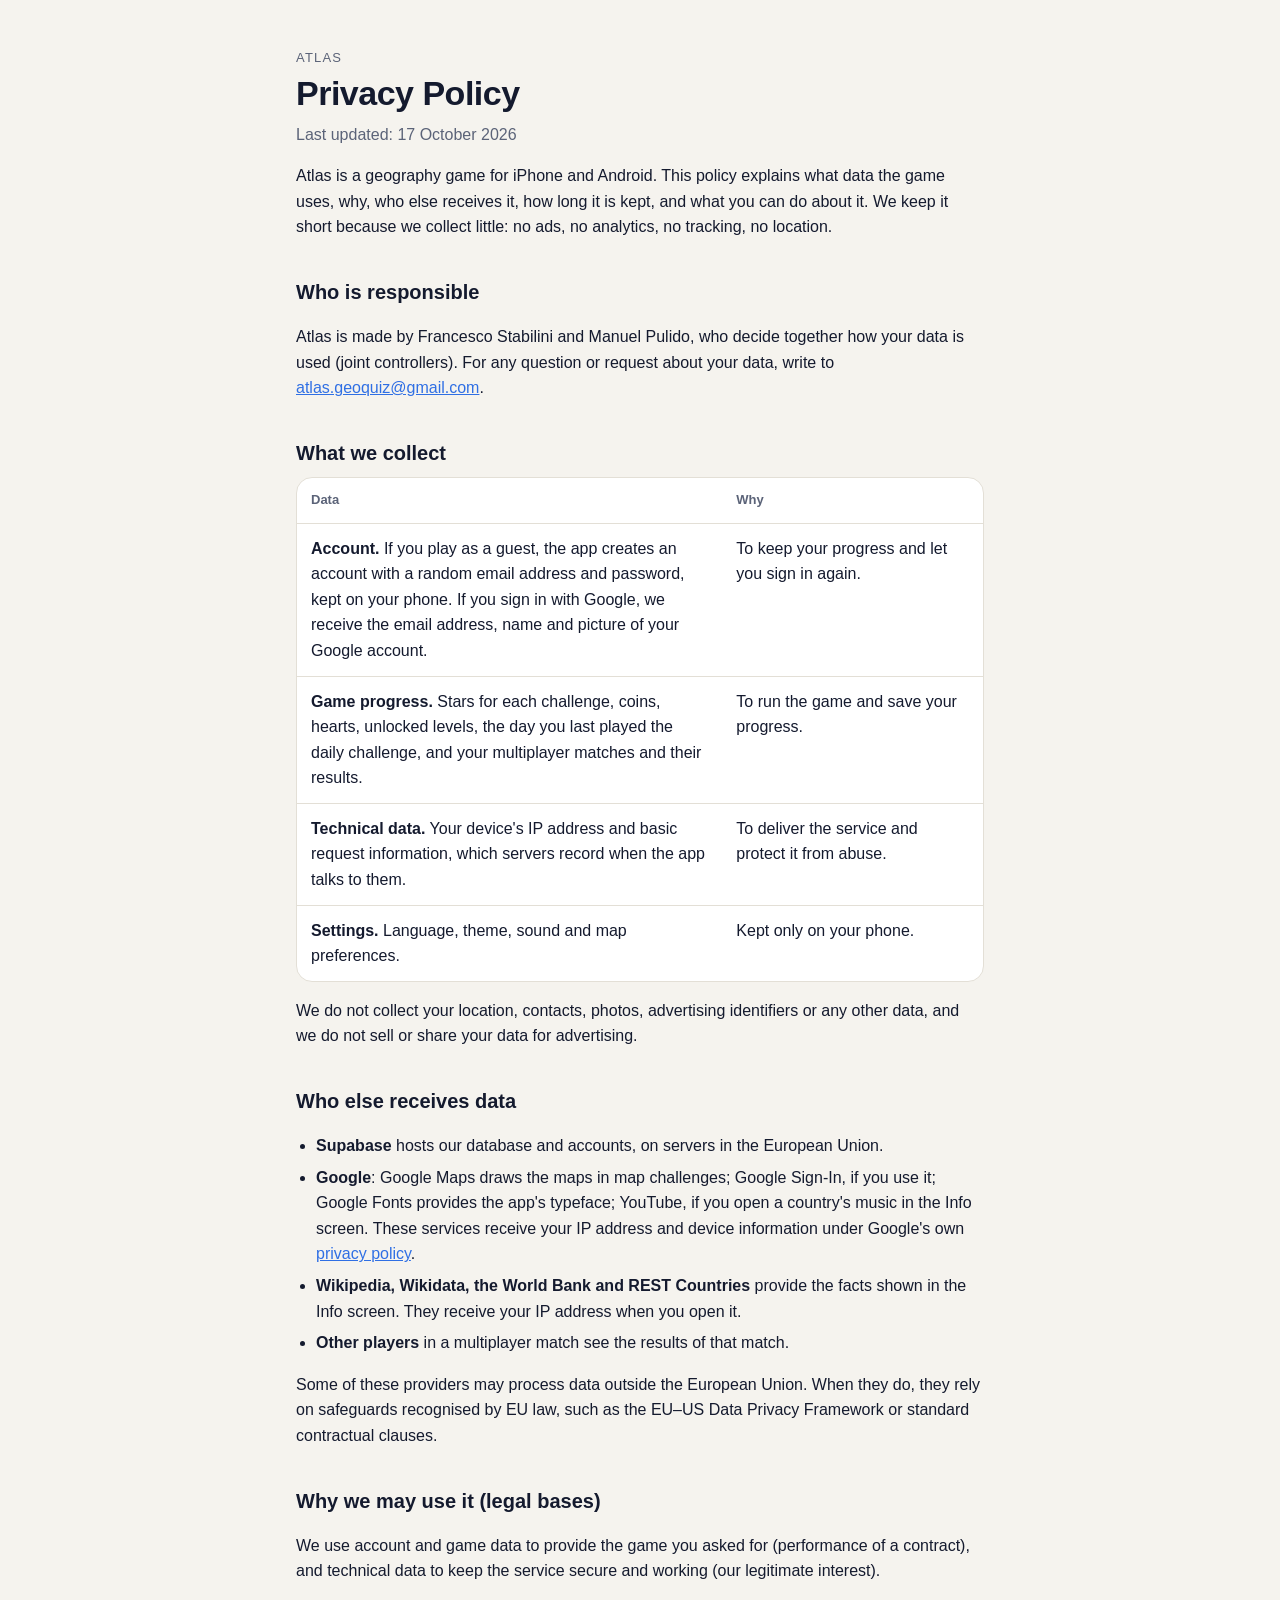
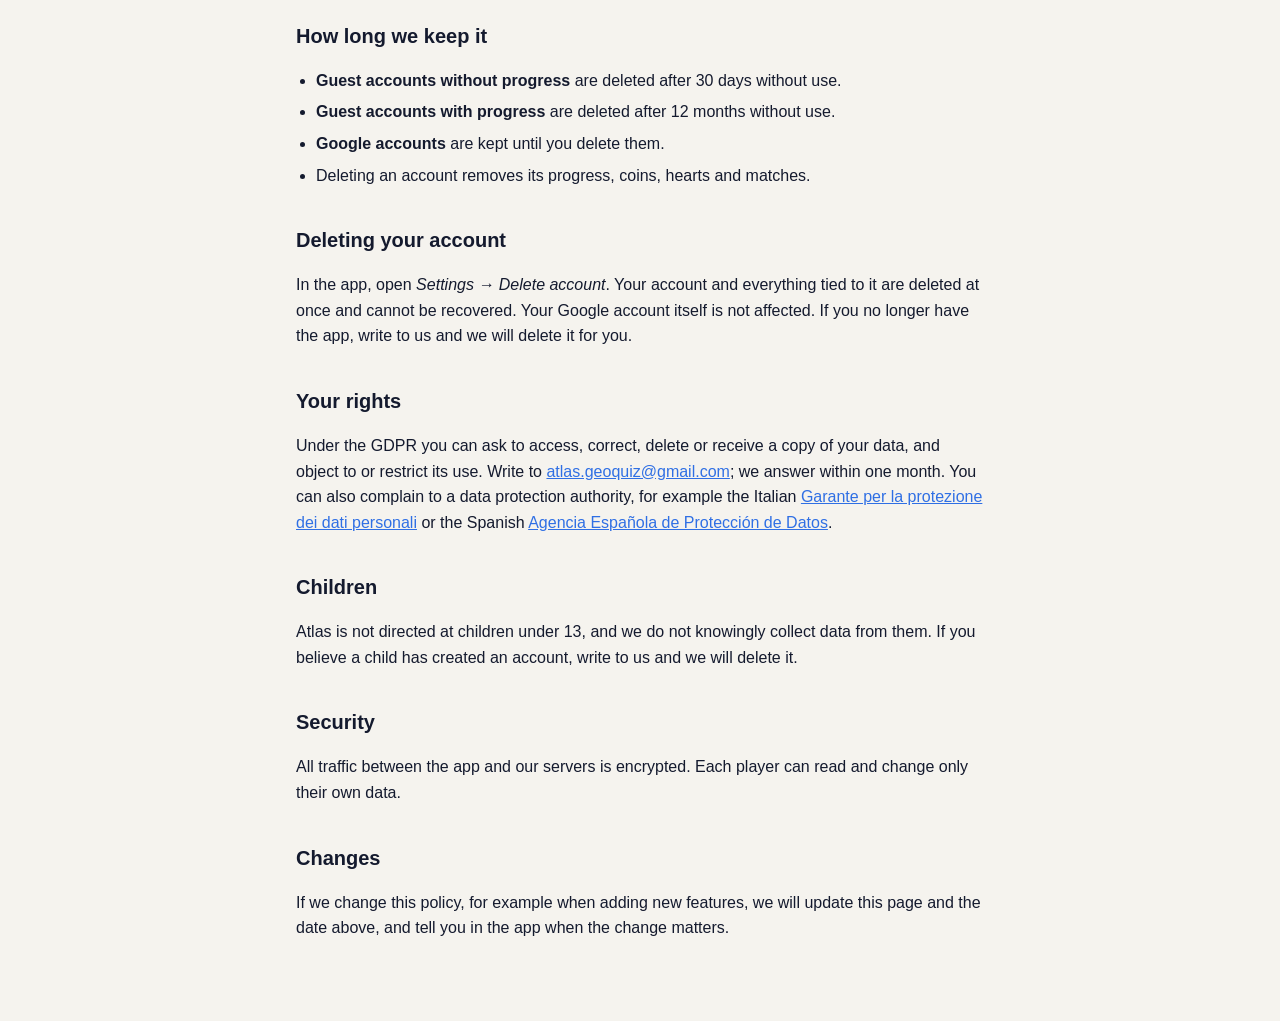
==== privacy.html @ b745241c "Privacy policy, terms of use, account deletion Co-Authored-By: Claude Opus 5.5 <noreply@anthropic.co" ====
<!doctype html>
<html lang="en">
<head>
<meta charset="utf-8">
<meta name="viewport" content="width=device-width, initial-scale=1">
<title>Atlas · Privacy Policy</title>
<meta name="description" content="How the Atlas geography game handles your data.">
<link rel="stylesheet" href="style.css">
</head>
<body>
<main>
<p class="eyebrow"><a href="index.html">Atlas</a></p>
<h1>Privacy Policy</h1>
<p class="meta">Last updated: 17 October 2026</p>

<p>Atlas is a geography game for iPhone and Android. This policy explains
what data the game uses, why, who else receives it, how long it is kept,
and what you can do about it. We keep it short because we collect little:
no ads, no analytics, no tracking, no location.</p>

<h2>Who is responsible</h2>
<p>Atlas is made by Francesco Stabilini and Manuel Pulido, who decide
together how your data is used (joint controllers). For any question or
request about your data, write to
<a href="mailto:atlas.geoquiz@gmail.com">atlas.geoquiz@gmail.com</a>.</p>

<h2>What we collect</h2>
<table>
<thead><tr><th>Data</th><th>Why</th></tr></thead>
<tbody>
<tr><td><strong>Account.</strong> If you play as a guest, the app creates
an account with a random email address and password, kept on your phone.
If you sign in with Google, we receive the email address, name and picture
of your Google account.</td>
<td>To keep your progress and let you sign in again.</td></tr>
<tr><td><strong>Game progress.</strong> Stars for each challenge, coins,
hearts, unlocked levels, the day you last played the daily challenge, and
your multiplayer matches and their results.</td>
<td>To run the game and save your progress.</td></tr>
<tr><td><strong>Technical data.</strong> Your device's IP address and basic
request information, which servers record when the app talks to them.</td>
<td>To deliver the service and protect it from abuse.</td></tr>
<tr><td><strong>Settings.</strong> Language, theme, sound and map
preferences.</td>
<td>Kept only on your phone.</td></tr>
</tbody>
</table>
<p>We do not collect your location, contacts, photos, advertising
identifiers or any other data, and we do not sell or share your data for
advertising.</p>

<h2>Who else receives data</h2>
<ul>
<li><strong>Supabase</strong> hosts our database and accounts, on servers
in the European Union.</li>
<li><strong>Google</strong>: Google Maps draws the maps in map challenges;
Google Sign-In, if you use it; Google Fonts provides the app's typeface;
YouTube, if you open a country's music in the Info screen. These services
receive your IP address and device information under Google's own
<a href="https://policies.google.com/privacy">privacy policy</a>.</li>
<li><strong>Wikipedia, Wikidata, the World Bank and REST Countries</strong>
provide the facts shown in the Info screen. They receive your IP address
when you open it.</li>
<li><strong>Other players</strong> in a multiplayer match see the results
of that match.</li>
</ul>
<p>Some of these providers may process data outside the European Union.
When they do, they rely on safeguards recognised by EU law, such as the
EU–US Data Privacy Framework or standard contractual clauses.</p>

<h2>Why we may use it (legal bases)</h2>
<p>We use account and game data to provide the game you asked for
(performance of a contract), and technical data to keep the service secure
and working (our legitimate interest).</p>

<h2>How long we keep it</h2>
<ul>
<li><strong>Guest accounts without progress</strong> are deleted after
30 days without use.</li>
<li><strong>Guest accounts with progress</strong> are deleted after
12 months without use.</li>
<li><strong>Google accounts</strong> are kept until you delete them.</li>
<li>Deleting an account removes its progress, coins, hearts and matches.</li>
</ul>

<h2>Deleting your account</h2>
<p>In the app, open <em>Settings → Delete account</em>. Your account and
everything tied to it are deleted at once and cannot be recovered. Your
Google account itself is not affected. If you no longer have the app,
write to us and we will delete it for you.</p>

<h2>Your rights</h2>
<p>Under the GDPR you can ask to access, correct, delete or receive a copy
of your data, and object to or restrict its use. Write to
<a href="mailto:atlas.geoquiz@gmail.com">atlas.geoquiz@gmail.com</a>; we answer within one month. You can
also complain to a data protection authority, for example the Italian
<a href="https://www.garanteprivacy.it">Garante per la protezione dei dati
personali</a> or the Spanish <a href="https://www.aepd.es">Agencia
Española de Protección de Datos</a>.</p>

<h2>Children</h2>
<p>Atlas is not directed at children under 13, and we do not knowingly
collect data from them. If you believe a child has created an account,
write to us and we will delete it.</p>

<h2>Security</h2>
<p>All traffic between the app and our servers is encrypted. Each player
can read and change only their own data.</p>

<h2>Changes</h2>
<p>If we change this policy, for example when adding new features, we will
update this page and the date above, and tell you in the app when the
change matters.</p>
</main>
</body>
</html>
---- style.css ----
/* The Orbita palette of the app: ivory in light mode, night navy in dark. */
:root {
  --ground: #F5F3EE;
  --card: #FFFFFF;
  --line: #E3DFD6;
  --text: #141A2E;
  --muted: #5B6378;
  --accent: #2F6FE4;
}
@media (prefers-color-scheme: dark) {
  :root {
    --ground: #0B1020;
    --card: #161D33;
    --line: #263152;
    --text: #EEF1F8;
    --muted: #A3ACC2;
    --accent: #4C8DFF;
  }
}
* { box-sizing: border-box; }
body {
  margin: 0;
  background: var(--ground);
  color: var(--text);
  font: 16px/1.6 -apple-system, BlinkMacSystemFont, "Segoe UI", sans-serif;
}
main { max-width: 720px; margin: 0 auto; padding: 48px 16px 64px; }
h1 { font-size: 34px; line-height: 1.2; margin: 4px 0 8px; letter-spacing: -0.5px; }
h2 { font-size: 20px; margin: 36px 0 8px; }
a { color: var(--accent); }
.eyebrow { margin: 0; font-size: 13px; letter-spacing: 1.2px; text-transform: uppercase; color: var(--muted); }
.eyebrow a { color: inherit; text-decoration: none; }
.meta { color: var(--muted); margin-top: 0; }
ul { padding-left: 20px; }
li { margin: 6px 0; }
table { width: 100%; border-collapse: separate; border-spacing: 0; background: var(--card); border: 1px solid var(--line); border-radius: 16px; overflow: hidden; }
td:first-child { width: 62%; }
th, td { text-align: left; vertical-align: top; padding: 12px 14px; border-bottom: 1px solid var(--line); }
th { font-size: 13px; color: var(--muted); font-weight: 600; }
tr:last-child td { border-bottom: none; }
@media (max-width: 560px) {
  table, thead, tbody, tr, th, td { display: block; }
  thead { display: none; }
  td, td:first-child { width: auto; border-bottom: none; padding-bottom: 4px; }
  td + td { color: var(--muted); padding-top: 0; padding-bottom: 12px; border-bottom: 1px solid var(--line); }
  tr:last-child td + td { border-bottom: none; }
}
.cards { display: grid; gap: 12px; margin-top: 28px; }
.card { display: block; padding: 18px 20px; background: var(--card); border: 1px solid var(--line); border-radius: 18px; text-decoration: none; color: var(--text); }
.card strong { display: block; font-size: 17px; }
.card span { color: var(--muted); font-size: 14px; }
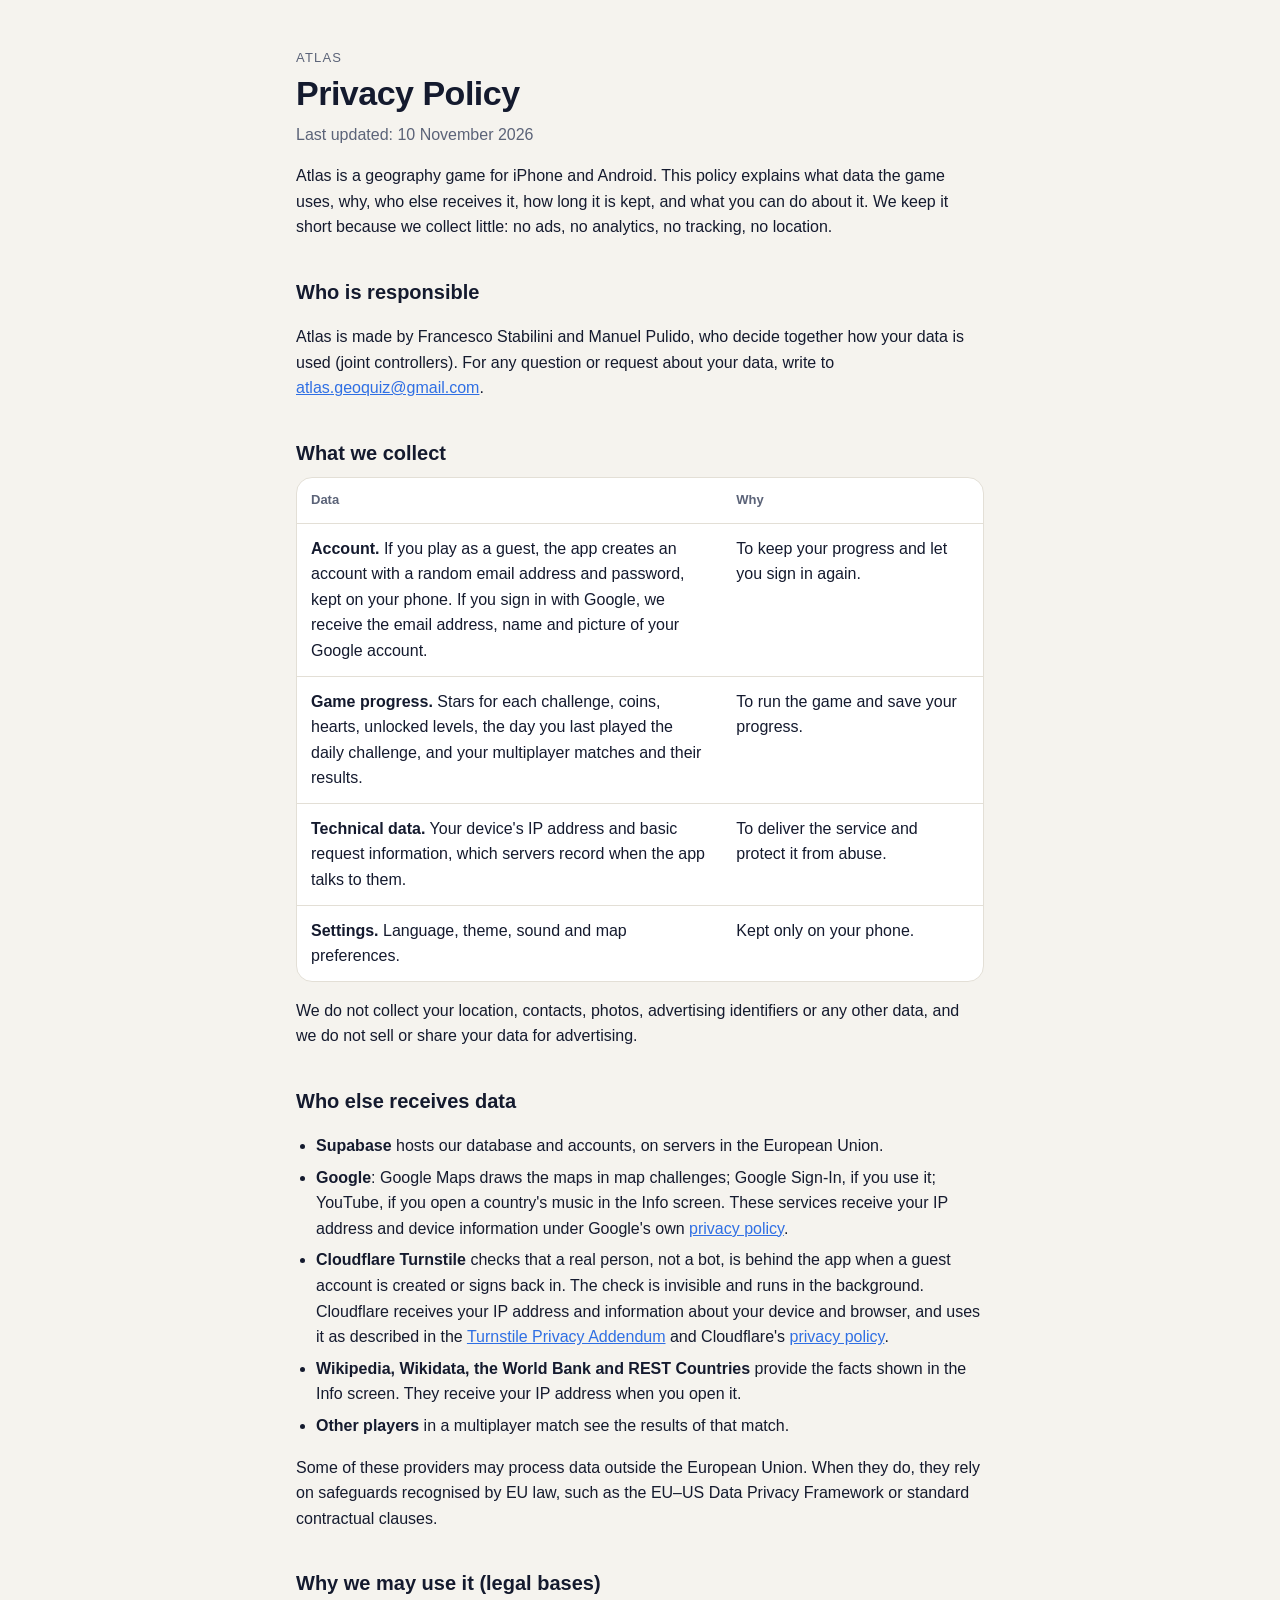
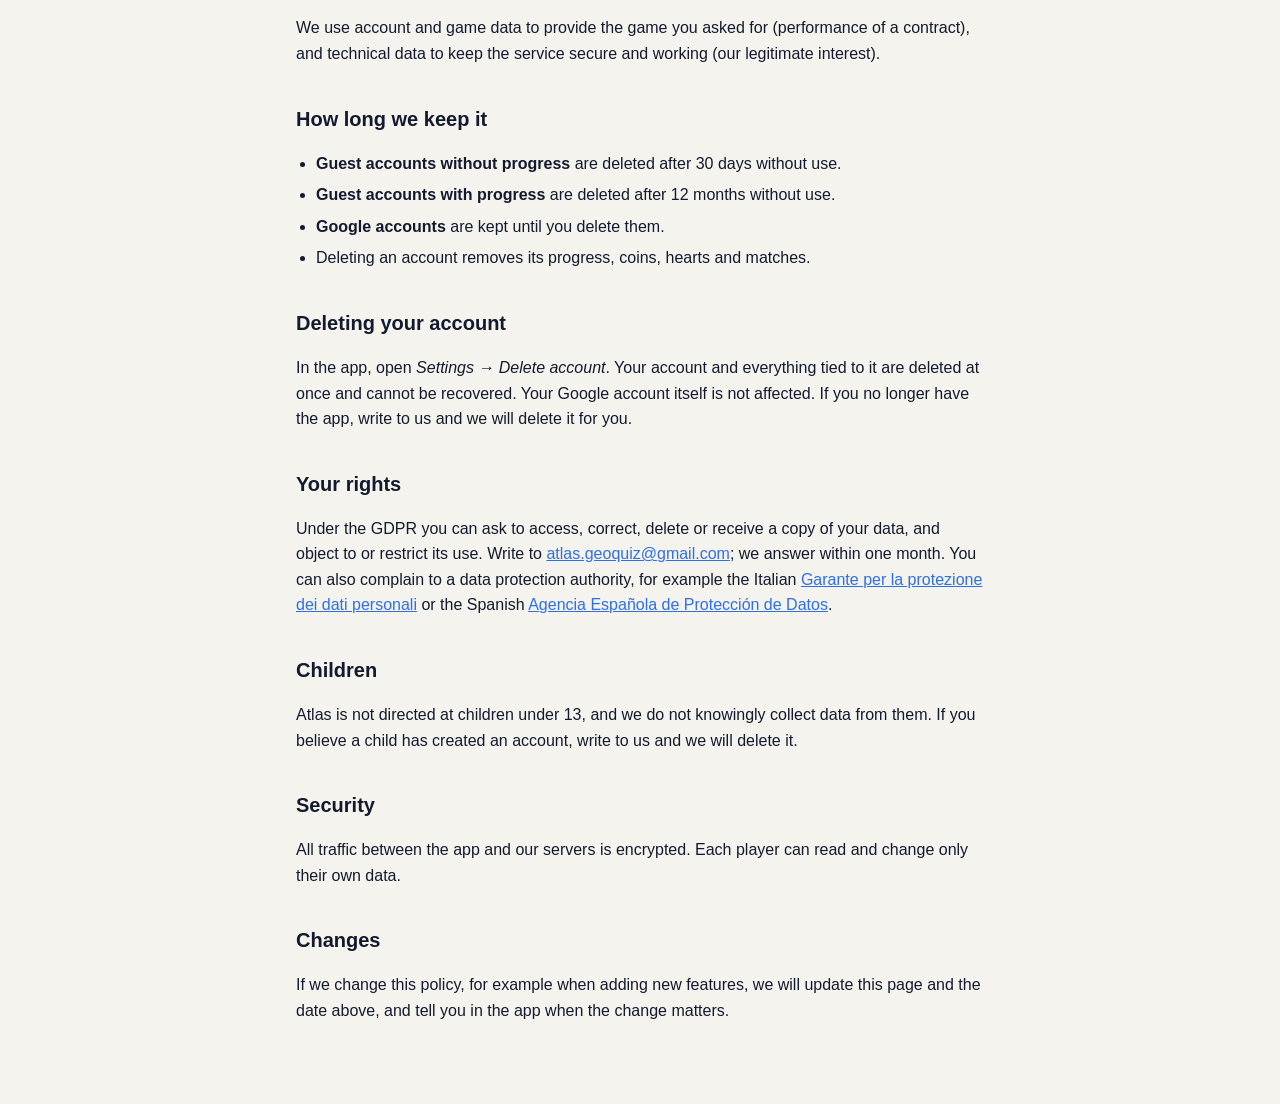
==== commit 439ca904: "Privacy: add Cloudflare Turnstile, drop Google Fonts" ====
--- a/privacy.html
+++ b/privacy.html
@@ -11,7 +11,7 @@
 <main>
 <p class="eyebrow"><a href="index.html">Atlas</a></p>
 <h1>Privacy Policy</h1>
-<p class="meta">Last updated: 17 October 2026</p>
+<p class="meta">Last updated: 10 November 2026</p>
 
 <p>Atlas is a geography game for iPhone and Android. This policy explains
 what data the game uses, why, who else receives it, how long it is kept,
@@ -54,10 +54,17 @@
 <li><strong>Supabase</strong> hosts our database and accounts, on servers
 in the European Union.</li>
 <li><strong>Google</strong>: Google Maps draws the maps in map challenges;
-Google Sign-In, if you use it; Google Fonts provides the app's typeface;
-YouTube, if you open a country's music in the Info screen. These services
+Google Sign-In, if you use it; YouTube, if you open a country's music in the Info screen. These services
 receive your IP address and device information under Google's own
 <a href="https://policies.google.com/privacy">privacy policy</a>.</li>
+<li><strong>Cloudflare Turnstile</strong> checks that a real person, not a
+bot, is behind the app when a guest account is created or signs back in.
+The check is invisible and runs in the background. Cloudflare receives
+your IP address and information about your device and browser, and uses
+it as described in the
+<a href="https://www.cloudflare.com/turnstile-privacy-policy/">Turnstile
+Privacy Addendum</a> and Cloudflare's
+<a href="https://www.cloudflare.com/privacypolicy/">privacy policy</a>.</li>
 <li><strong>Wikipedia, Wikidata, the World Bank and REST Countries</strong>
 provide the facts shown in the Info screen. They receive your IP address
 when you open it.</li>
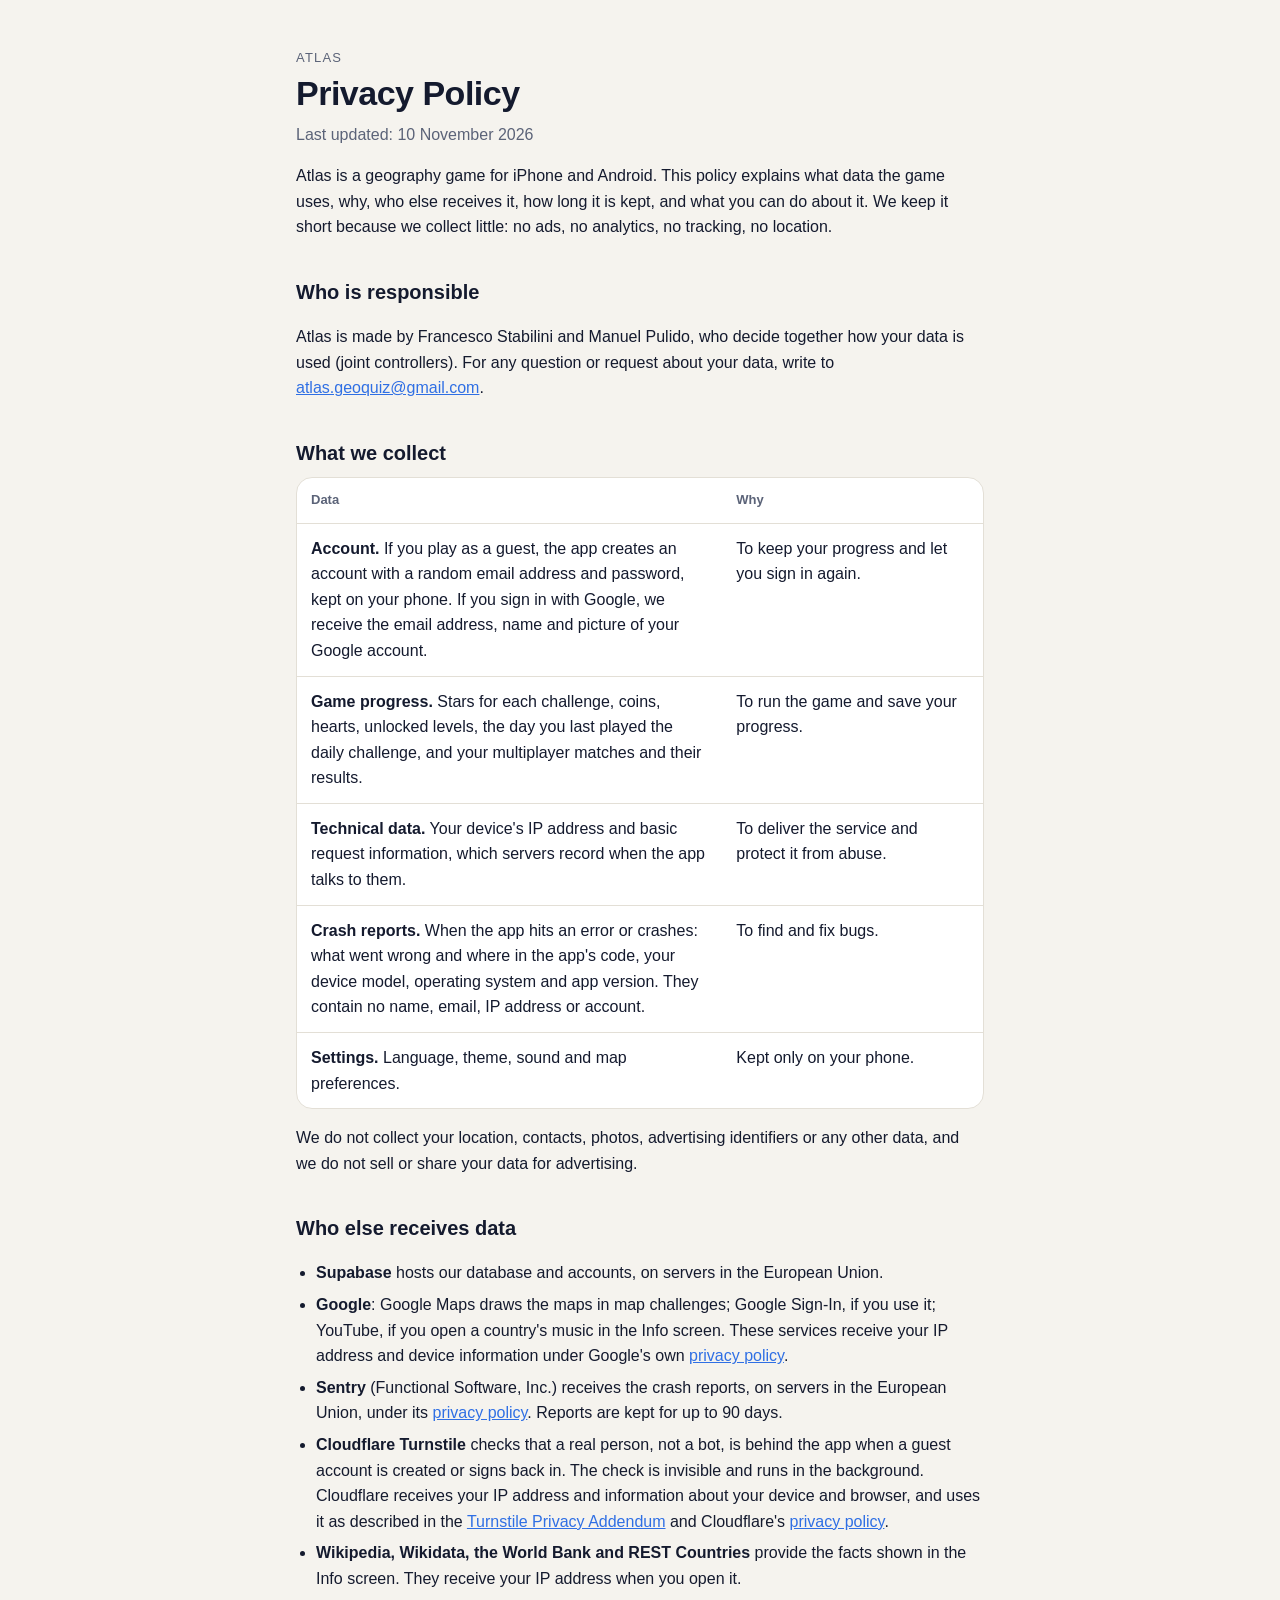
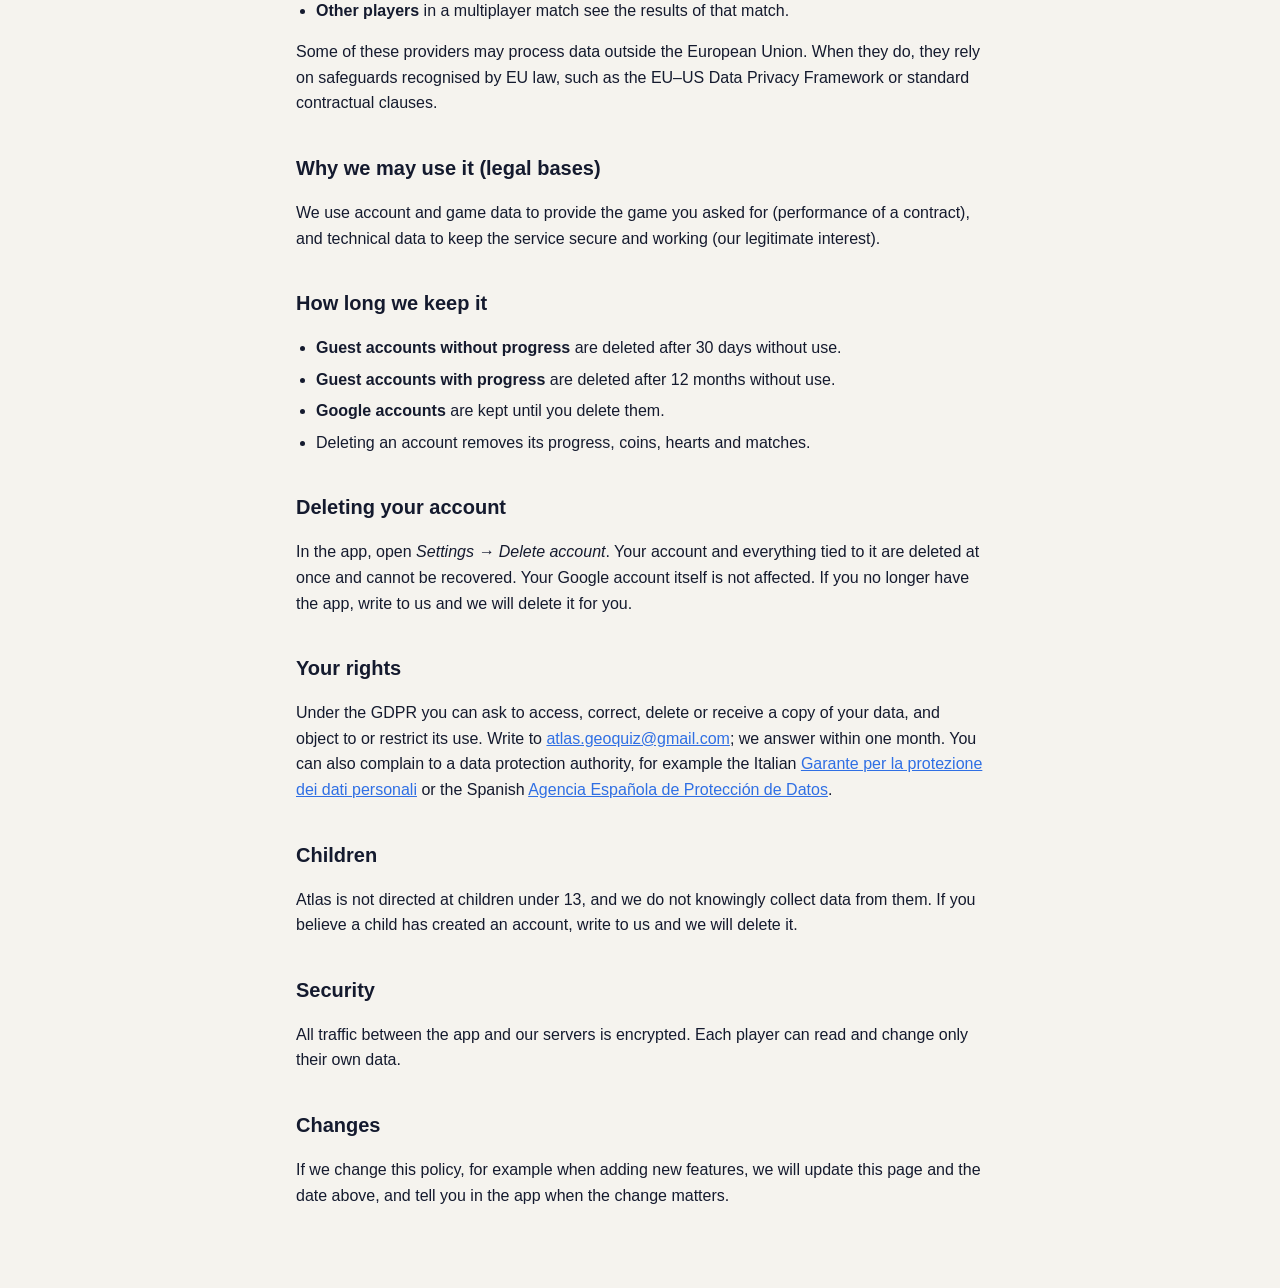
==== commit c6b91f96: "Privacy: add Sentry crash reports" ====
--- a/privacy.html
+++ b/privacy.html
@@ -40,6 +40,11 @@
 <tr><td><strong>Technical data.</strong> Your device's IP address and basic
 request information, which servers record when the app talks to them.</td>
 <td>To deliver the service and protect it from abuse.</td></tr>
+<tr><td><strong>Crash reports.</strong> When the app hits an error or
+crashes: what went wrong and where in the app's code, your device model,
+operating system and app version. They contain no name, email, IP address
+or account.</td>
+<td>To find and fix bugs.</td></tr>
 <tr><td><strong>Settings.</strong> Language, theme, sound and map
 preferences.</td>
 <td>Kept only on your phone.</td></tr>
@@ -57,6 +62,10 @@
 Google Sign-In, if you use it; YouTube, if you open a country's music in the Info screen. These services
 receive your IP address and device information under Google's own
 <a href="https://policies.google.com/privacy">privacy policy</a>.</li>
+<li><strong>Sentry</strong> (Functional Software, Inc.) receives the crash
+reports, on servers in the European Union, under its
+<a href="https://sentry.io/privacy/">privacy policy</a>. Reports are kept for
+up to 90 days.</li>
 <li><strong>Cloudflare Turnstile</strong> checks that a real person, not a
 bot, is behind the app when a guest account is created or signs back in.
 The check is invisible and runs in the background. Cloudflare receives
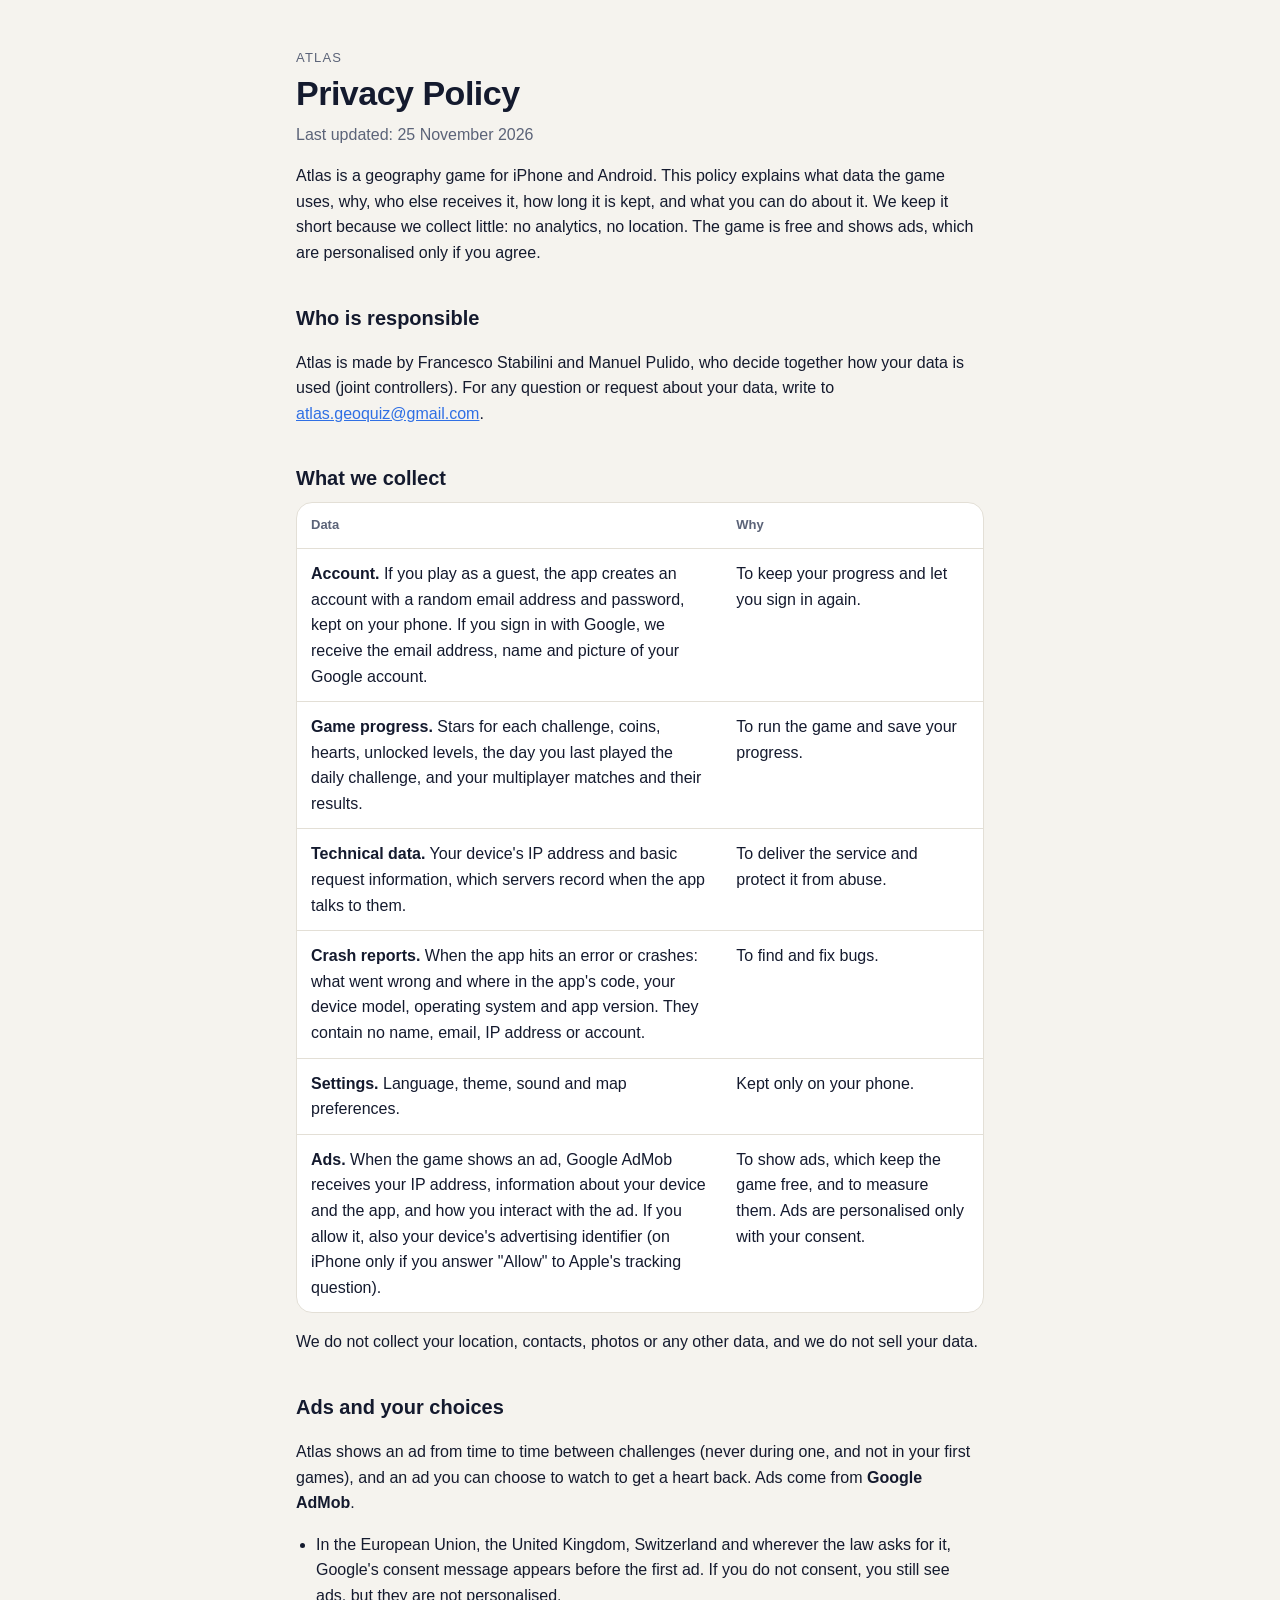
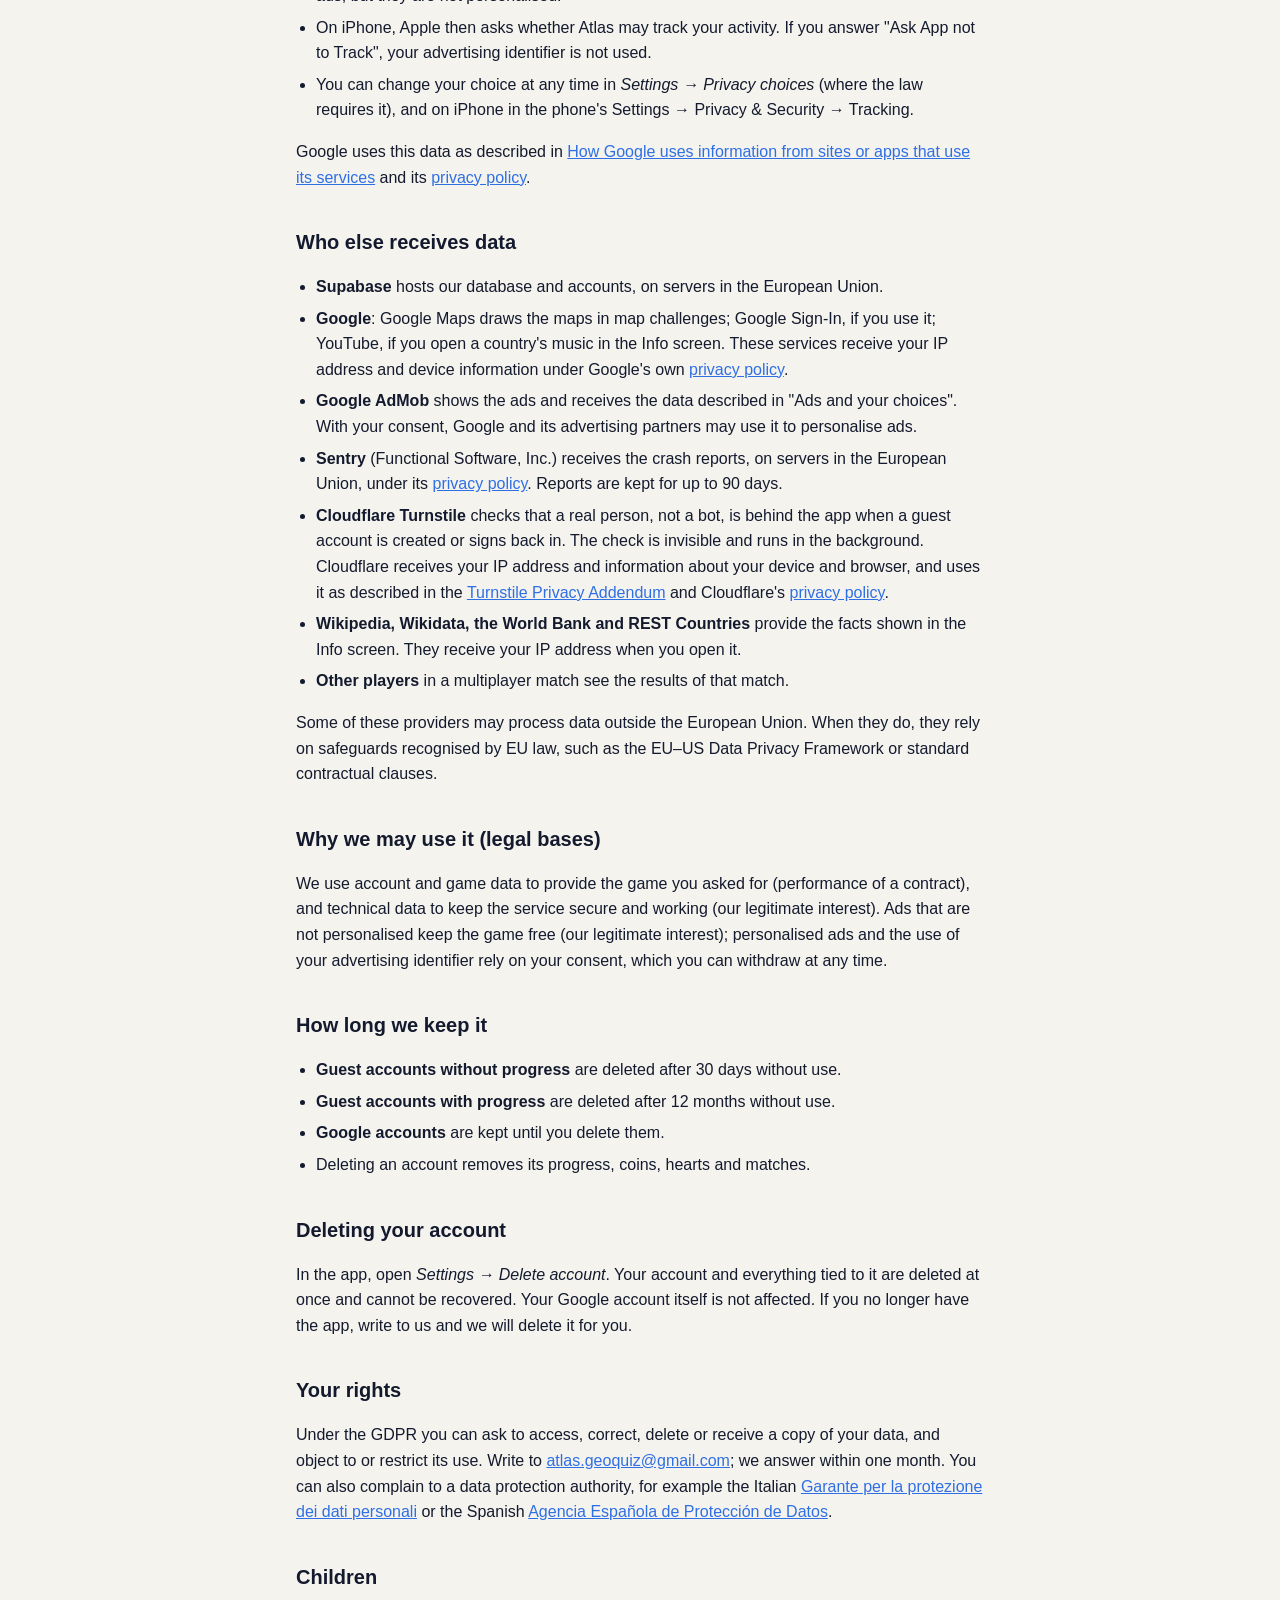
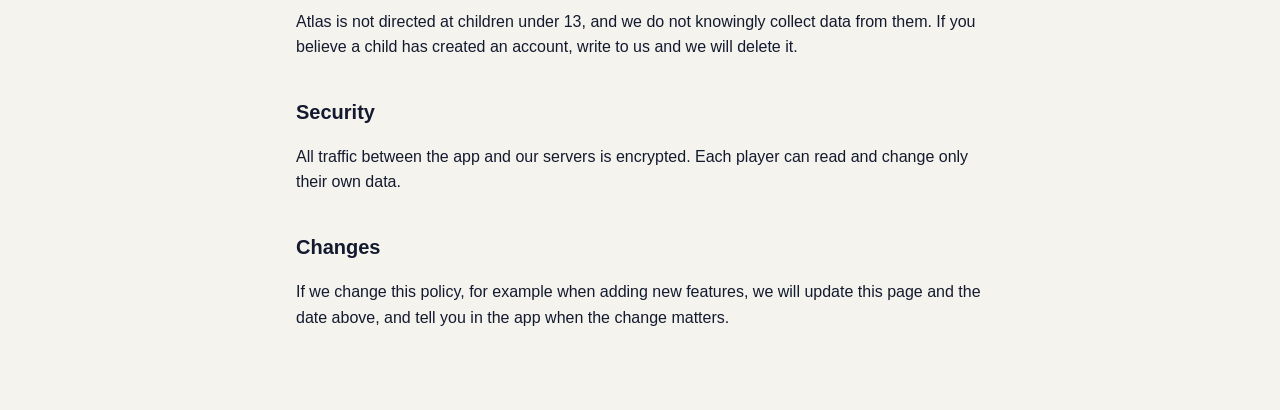
==== commit d6d80f51: "Privacy and terms: ads with Google AdMob and consent (25 Nov 2026) Privacy: what AdMob receives, per" ====
--- a/privacy.html
+++ b/privacy.html
@@ -11,12 +11,13 @@
 <main>
 <p class="eyebrow"><a href="index.html">Atlas</a></p>
 <h1>Privacy Policy</h1>
-<p class="meta">Last updated: 10 November 2026</p>
+<p class="meta">Last updated: 25 November 2026</p>
 
 <p>Atlas is a geography game for iPhone and Android. This policy explains
 what data the game uses, why, who else receives it, how long it is kept,
 and what you can do about it. We keep it short because we collect little:
-no ads, no analytics, no tracking, no location.</p>
+no analytics, no location. The game is free and shows ads, which are
+personalised only if you agree.</p>
 
 <h2>Who is responsible</h2>
 <p>Atlas is made by Francesco Stabilini and Manuel Pulido, who decide
@@ -48,11 +49,36 @@
 <tr><td><strong>Settings.</strong> Language, theme, sound and map
 preferences.</td>
 <td>Kept only on your phone.</td></tr>
+<tr><td><strong>Ads.</strong> When the game shows an ad, Google AdMob
+receives your IP address, information about your device and the app, and
+how you interact with the ad. If you allow it, also your device's
+advertising identifier (on iPhone only if you answer "Allow" to Apple's
+tracking question).</td>
+<td>To show ads, which keep the game free, and to measure them. Ads are
+personalised only with your consent.</td></tr>
 </tbody>
 </table>
-<p>We do not collect your location, contacts, photos, advertising
-identifiers or any other data, and we do not sell or share your data for
-advertising.</p>
+<p>We do not collect your location, contacts, photos or any other data,
+and we do not sell your data.</p>
+
+<h2>Ads and your choices</h2>
+<p>Atlas shows an ad from time to time between challenges (never during
+one, and not in your first games), and an ad you can choose to watch to
+get a heart back. Ads come from <strong>Google AdMob</strong>.</p>
+<ul>
+<li>In the European Union, the United Kingdom, Switzerland and wherever
+the law asks for it, Google's consent message appears before the first ad.
+If you do not consent, you still see ads, but they are not personalised.</li>
+<li>On iPhone, Apple then asks whether Atlas may track your activity. If
+you answer "Ask App not to Track", your advertising identifier is not used.</li>
+<li>You can change your choice at any time in <em>Settings → Privacy
+choices</em> (where the law requires it), and on iPhone in the phone's
+Settings → Privacy &amp; Security → Tracking.</li>
+</ul>
+<p>Google uses this data as described in
+<a href="https://policies.google.com/technologies/partner-sites">How
+Google uses information from sites or apps that use its services</a> and
+its <a href="https://policies.google.com/privacy">privacy policy</a>.</p>
 
 <h2>Who else receives data</h2>
 <ul>
@@ -62,6 +88,9 @@
 Google Sign-In, if you use it; YouTube, if you open a country's music in the Info screen. These services
 receive your IP address and device information under Google's own
 <a href="https://policies.google.com/privacy">privacy policy</a>.</li>
+<li><strong>Google AdMob</strong> shows the ads and receives the data
+described in "Ads and your choices". With your consent, Google and its
+advertising partners may use it to personalise ads.</li>
 <li><strong>Sentry</strong> (Functional Software, Inc.) receives the crash
 reports, on servers in the European Union, under its
 <a href="https://sentry.io/privacy/">privacy policy</a>. Reports are kept for
@@ -87,7 +116,10 @@
 <h2>Why we may use it (legal bases)</h2>
 <p>We use account and game data to provide the game you asked for
 (performance of a contract), and technical data to keep the service secure
-and working (our legitimate interest).</p>
+and working (our legitimate interest). Ads that are not personalised keep
+the game free (our legitimate interest); personalised ads and the use of
+your advertising identifier rely on your consent, which you can withdraw
+at any time.</p>
 
 <h2>How long we keep it</h2>
 <ul>
